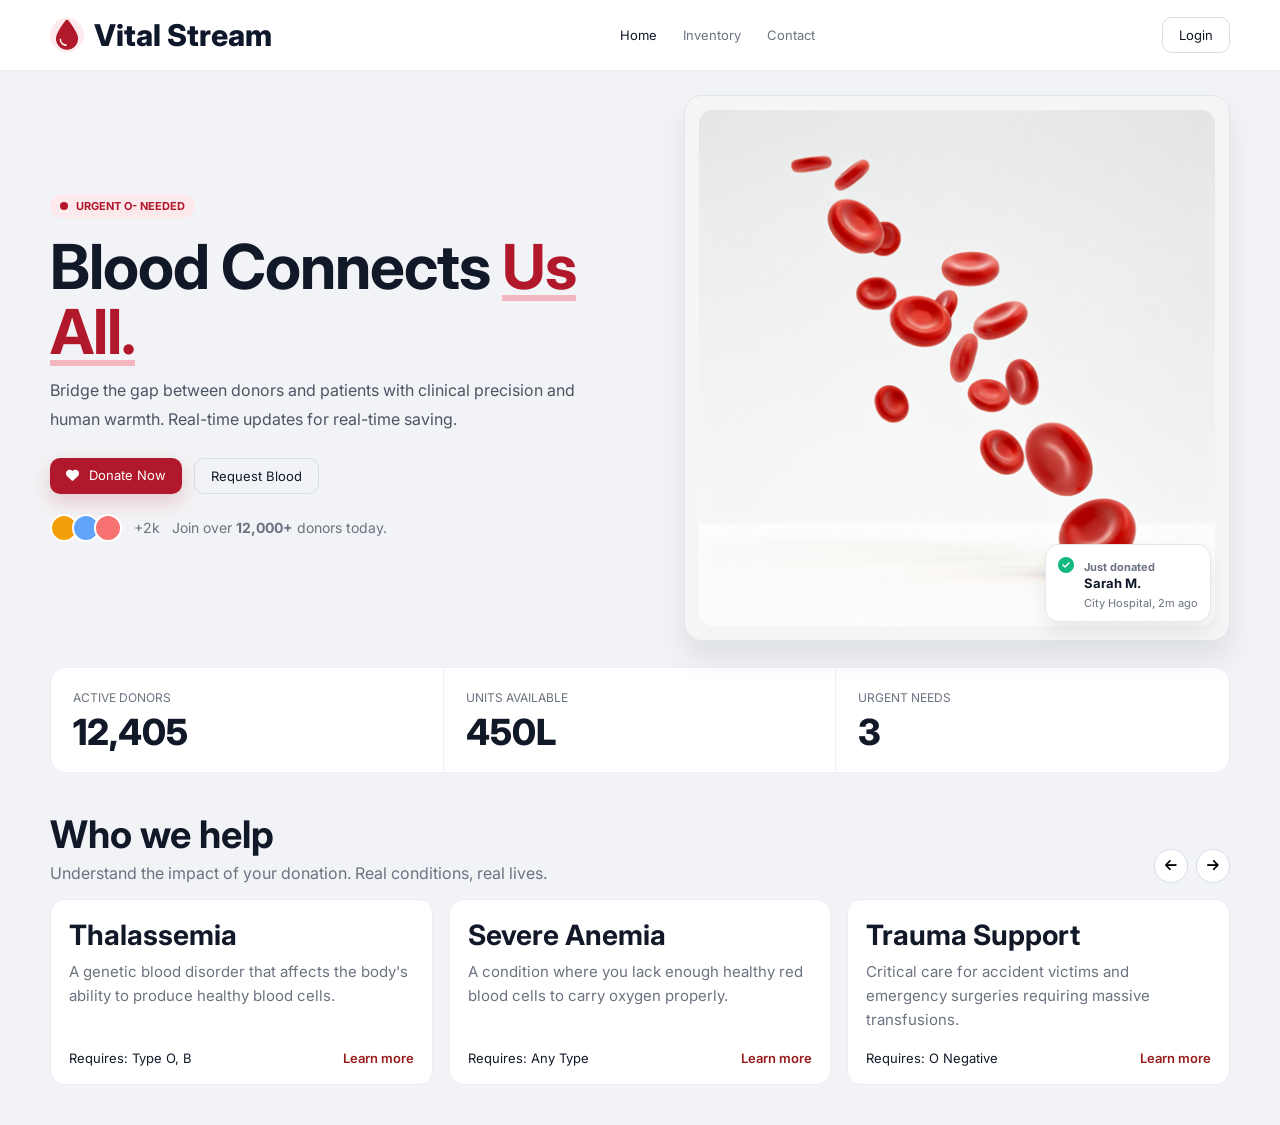
==== index.html @ 0736dcf9 "Initial commit: Vital Stream static site with Supabase integration Co-authored-by: Cursor <cursorage" ====
<!DOCTYPE html>
<html lang="en">
<head>
  <meta charset="UTF-8" />
  <meta name="viewport" content="width=device-width, initial-scale=1.0" />
  <title>Vital Stream - Home</title>
  <link rel="preconnect" href="https://fonts.googleapis.com" />
  <link rel="preconnect" href="https://fonts.gstatic.com" crossorigin />
  <link
    href="https://fonts.googleapis.com/css2?family=Inter:wght@400;500;600;700;800&display=swap"
    rel="stylesheet"
  />
  <link
    rel="stylesheet"
    href="https://cdnjs.cloudflare.com/ajax/libs/font-awesome/6.6.0/css/all.min.css"
  />
  <link rel="stylesheet" href="style.css" />
</head>
<body>
  <header class="navbar">
    <div class="container nav-wrap">
      <a class="logo" href="index.html">
        <span class="logo-icon"><i class="fa-solid fa-droplet"></i></span>
        Vital Stream
      </a>

      <nav class="nav-links">
        <a class="active" href="index.html">Home</a>
        <a href="Search/search/VS.html">Inventory</a>
        <a href="contact.html">Contact</a>
      </nav>

      <a class="btn btn-outline" href="login/login.html">Login</a>
    </div>
  </header>

  <main>
    <section class="hero container">
      <div class="hero-content">
        <p class="tag"><span></span>URGENT O- NEEDED</p>
        <h1>Blood Connects <span>Us All.</span></h1>
        <p class="hero-sub">
          Bridge the gap between donors and patients with clinical precision and
          human warmth. Real-time updates for real-time saving.
        </p>
        <div class="hero-actions">
          <a class="btn btn-primary" href="Donate/Donate/index.html"><i class="fa-solid fa-heart"></i> Donate Now</a>
          <a class="btn btn-light" href="Emergancy/emergancy.html">Request Blood</a>
        </div>
        <div class="join-row">
          <div class="avatars">
            <span></span><span></span><span></span>
          </div>
          <p>+2k &nbsp; Join over <strong>12,000+</strong> donors today.</p>
        </div>
      </div>
      <div class="hero-image-card">
        <div class="blood-visual">
          <img
            class="hero-photo"
            src="assets/hero-google-blood.png"
            alt="3D illustration of red blood cells flowing in a vessel"
            width="800"
            height="600"
            loading="lazy"
          />
        </div>
        <div class="mini-donation">
          <i class="fa-solid fa-circle-check"></i>
          <div>
            <strong>Just donated</strong>
            <p>Sarah M.</p>
            <small>City Hospital, 2m ago</small>
          </div>
        </div>
      </div>
    </section>

    <section class="stats container">
      <div class="stat">
        <span class="label">ACTIVE DONORS</span>
        <span class="num">12,405</span>
      </div>
      <div class="stat">
        <span class="label">UNITS AVAILABLE</span>
        <span class="num">450L</span>
      </div>
      <div class="stat">
        <span class="label">URGENT NEEDS</span>
        <span class="num">3</span>
      </div>
    </section>

    <section class="help container">
      <div class="help-head">
        <div>
          <h2>Who we help</h2>
          <p>Understand the impact of your donation. Real conditions, real lives.</p>
        </div>
        <div class="arrows">
          <button><i class="fa-solid fa-arrow-left"></i></button>
          <button><i class="fa-solid fa-arrow-right"></i></button>
        </div>
      </div>
      <div class="help-grid">
        <article class="help-card">
          <h4>Thalassemia</h4>
          <p>A genetic blood disorder that affects the body's ability to produce healthy blood cells.</p>
          <div class="bottom-row"><span>Requires: Type O, B</span><a href="Search/search/VS.html">Learn more</a></div>
        </article>
        <article class="help-card">
          <h4>Severe Anemia</h4>
          <p>A condition where you lack enough healthy red blood cells to carry oxygen properly.</p>
          <div class="bottom-row"><span>Requires: Any Type</span><a href="Search/search/VS.html">Learn more</a></div>
        </article>
        <article class="help-card">
          <h4>Trauma Support</h4>
          <p>Critical care for accident victims and emergency surgeries requiring massive transfusions.</p>
          <div class="bottom-row"><span>Requires: O Negative</span><a href="Search/search/VS.html">Learn more</a></div>
        </article>
      </div>
    </section>
  </main>
</body>
</html>
---- style.css ----
* {
  margin: 0;
  padding: 0;
  box-sizing: border-box;
}

body {
  font-family: "Inter", sans-serif;
  background: #f2f3f6;
  color: #111827;
}

.container {
  width: min(1180px, 94%);
  margin: 0 auto;
}

.navbar {
  background: #fff;
  border-bottom: 1px solid #e7eaf0;
}

.nav-wrap {
  min-height: 70px;
  display: flex;
  align-items: center;
  justify-content: space-between;
}

.logo {
  display: flex;
  align-items: center;
  gap: 10px;
  text-decoration: none;
  color: #0f172a;
  font-weight: 800;
  font-size: 30px;
}

.logo-icon {
  width: 34px;
  height: 34px;
  border-radius: 50%;
  background: #fceaec;
  display: inline-flex;
  align-items: center;
  justify-content: center;
  color: #b2182b;
}

.nav-links {
  display: flex;
  gap: 26px;
}

.nav-links a {
  text-decoration: none;
  color: #6b7280;
  font-size: 13px;
}

.nav-links a.active {
  color: #111827;
}

.btn {
  text-decoration: none;
  border-radius: 10px;
  padding: 9px 16px;
  font-size: 13px;
}

.btn-outline {
  border: 1px solid #d7dde7;
  color: #111827;
}

.hero {
  margin-top: 24px;
  display: grid;
  grid-template-columns: 1.1fr 1fr;
  gap: 34px;
  align-items: center;
}

.tag {
  display: inline-flex;
  align-items: center;
  gap: 8px;
  padding: 5px 10px;
  border-radius: 999px;
  background: #fce9ec;
  color: #b2182b;
  font-size: 11px;
  font-weight: 700;
  margin-bottom: 16px;
}

.tag span {
  width: 8px;
  height: 8px;
  border-radius: 50%;
  background: #b2182b;
}

h1 {
  font-size: clamp(42px, 5vw, 62px);
  line-height: 1.05;
  margin-bottom: 12px;
  letter-spacing: -1px;
}

h1 span {
  color: #b2182b;
  text-decoration: underline;
  text-decoration-color: #f5b7bf;
  text-decoration-thickness: 6px;
  text-underline-offset: 6px;
}

.hero-sub {
  color: #4b5563;
  line-height: 1.8;
  font-size: 16px;
  max-width: 90%;
}

.hero-actions {
  display: flex;
  gap: 12px;
  margin-top: 24px;
  flex-wrap: wrap;
}

.btn-primary {
  background: #b2182b;
  color: #fff;
  box-shadow: 0 8px 20px rgba(178, 24, 43, 0.2);
}

.btn-light {
  background: #f1f3f6;
  color: #111827;
  border: 1px solid #d8dce3;
}

.btn-primary i {
  margin-right: 6px;
}

.join-row {
  margin-top: 20px;
  display: flex;
  align-items: center;
  gap: 12px;
}

.avatars {
  display: flex;
}

.avatars span {
  width: 28px;
  height: 28px;
  border-radius: 50%;
  border: 2px solid #fff;
  margin-left: -6px;
}

.avatars span:nth-child(1) {
  background: #f59e0b;
  margin-left: 0;
}
.avatars span:nth-child(2) {
  background: #60a5fa;
}
.avatars span:nth-child(3) {
  background: #f87171;
}

.join-row p {
  color: #6b7280;
  font-size: 14px;
}

.hero-image-card {
  background: #f5f5f6;
  border: 1px solid #e2e5ea;
  border-radius: 18px;
  padding: 14px;
  position: relative;
  box-shadow: 0 18px 30px rgba(0, 0, 0, 0.08);
}

.blood-visual {
  border-radius: 14px;
  overflow: hidden;
  background: #1a0a0c;
}

.hero-photo {
  width: 100%;
  height: auto;
  display: block;
  vertical-align: middle;
}

.mini-donation {
  position: absolute;
  right: 18px;
  bottom: 18px;
  background: #fff;
  border: 1px solid #e5e7eb;
  border-radius: 14px;
  display: flex;
  gap: 10px;
  align-items: flex-start;
  padding: 10px 12px;
  box-shadow: 0 10px 20px rgba(0, 0, 0, 0.08);
}

.mini-donation i {
  color: #10b981;
  margin-top: 2px;
}

.mini-donation strong {
  font-size: 11px;
  color: #6b7280;
}

.mini-donation p {
  font-weight: 700;
  font-size: 13px;
}

.mini-donation small {
  color: #6b7280;
  font-size: 11px;
}

.stats {
  margin-top: 26px;
  display: grid;
  grid-template-columns: repeat(3, 1fr);
  background: #fff;
  border: 1px solid #eceff4;
  border-radius: 16px;
  overflow: hidden;
}

.stat {
  border-right: 1px solid #eceff4;
  padding: 18px 22px;
}

.stat:last-child {
  border-right: 0;
}

.label {
  color: #6b7280;
  font-size: 12px;
}

.num {
  display: block;
  font-size: 36px;
  font-weight: 800;
  margin-top: 4px;
}

.help {
  margin: 38px auto 40px;
}

.help-head {
  display: flex;
  align-items: flex-end;
  justify-content: space-between;
  margin-bottom: 16px;
}

.help-head h2 {
  font-size: 38px;
  margin-bottom: 6px;
}

.help-head p {
  color: #6b7280;
}

.arrows {
  display: flex;
  gap: 8px;
}

.arrows button {
  width: 34px;
  height: 34px;
  border-radius: 50%;
  border: 1px solid #d7dde7;
  background: #fff;
  cursor: pointer;
}

.help-grid {
  display: grid;
  grid-template-columns: repeat(3, 1fr);
  gap: 16px;
}

.help-card {
  background: #fff;
  border: 1px solid #ebedf2;
  border-radius: 14px;
  padding: 18px;
}

.help-card h4 {
  font-size: 28px;
  margin-bottom: 8px;
}

.help-card p {
  color: #6b7280;
  line-height: 1.6;
  font-size: 15px;
  min-height: 74px;
}

.bottom-row {
  margin-top: 16px;
  display: flex;
  justify-content: space-between;
  font-size: 13px;
  align-items: center;
}

.bottom-row a {
  color: #991b1b;
  text-decoration: none;
  font-weight: 600;
}

/* Contact / About page */
.contact-page {
  padding: 28px 0 48px;
}

.contact-layout {
  display: grid;
  grid-template-columns: 1fr 280px;
  gap: 28px;
  align-items: start;
}

.contact-main h1 {
  font-size: 34px;
  margin-bottom: 12px;
  letter-spacing: -0.5px;
}

.contact-main h2 {
  font-size: 22px;
  margin: 28px 0 8px;
}

.lead {
  color: #4b5563;
  line-height: 1.7;
  font-size: 16px;
}

.about-list {
  list-style: none;
  margin: 20px 0 0;
}

.about-list li {
  display: flex;
  align-items: flex-start;
  gap: 10px;
  margin-bottom: 10px;
  color: #374151;
  font-size: 15px;
}

.about-list i {
  color: #b2182b;
  margin-top: 3px;
}

.muted {
  color: #6b7280;
  font-size: 14px;
}

.muted.small {
  font-size: 13px;
  margin-bottom: 14px;
}

.contact-form {
  margin-top: 16px;
  display: grid;
  gap: 14px;
  max-width: 520px;
}

.contact-form label {
  display: grid;
  gap: 6px;
  font-size: 13px;
  font-weight: 600;
  color: #374151;
}

.contact-form input,
.contact-form textarea {
  font: inherit;
  padding: 10px 12px;
  border: 1px solid #d1d5db;
  border-radius: 10px;
}

.contact-submit {
  border: none;
  cursor: pointer;
  justify-self: start;
  margin-top: 4px;
}

.contact-status {
  margin-top: 12px;
  font-size: 14px;
  color: #6b7280;
  min-height: 20px;
}

.contact-sidebar {
  background: #fff;
  border: 1px solid #ebedf2;
  border-radius: 14px;
  padding: 20px;
  position: sticky;
  top: 86px;
}

.contact-sidebar h3 {
  font-size: 16px;
  margin-bottom: 4px;
}

.sidebar-links {
  list-style: none;
}

.sidebar-links li {
  margin-top: 12px;
}

.sidebar-links a {
  display: flex;
  align-items: center;
  gap: 10px;
  text-decoration: none;
  color: #374151;
  font-size: 14px;
  font-weight: 500;
}

.sidebar-links a:hover {
  color: #b2182b;
}

.sidebar-links i {
  color: #b2182b;
  width: 18px;
}

@media (max-width: 900px) {
  .contact-layout {
    grid-template-columns: 1fr;
  }

  .contact-sidebar {
    position: static;
  }

  .hero {
    grid-template-columns: 1fr;
  }

  .stats,
  .help-grid {
    grid-template-columns: 1fr;
  }

  .help-head {
    align-items: flex-start;
    flex-direction: column;
    gap: 12px;
  }

  .nav-links {
    display: none;
  }
}
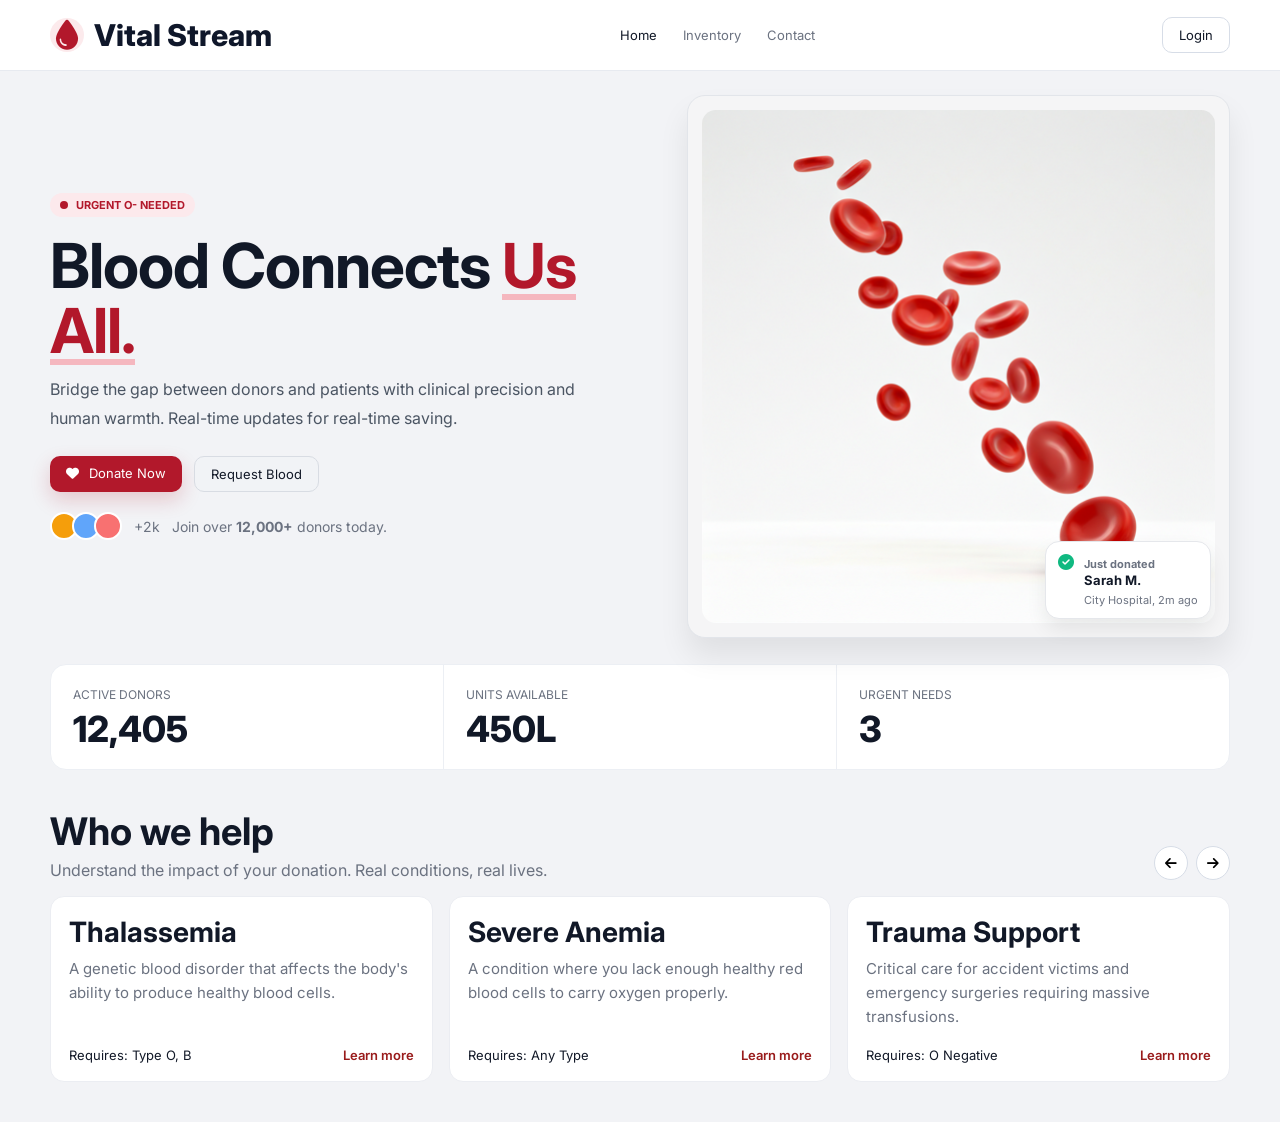
==== commit 6a22f546: "Simplify static demo: remove demo-store, flex layouts, const/let JS Co-authored-by: Cursor <cursorag" ====
--- a/index.html
+++ b/index.html
@@ -102,7 +102,7 @@
           <button><i class="fa-solid fa-arrow-right"></i></button>
         </div>
       </div>
-      <div class="help-grid">
+      <div class="help-cards">
         <article class="help-card">
           <h4>Thalassemia</h4>
           <p>A genetic blood disorder that affects the body's ability to produce healthy blood cells.</p>
--- a/style.css
+++ b/style.css
@@ -77,10 +77,15 @@
 
 .hero {
   margin-top: 24px;
-  display: grid;
-  grid-template-columns: 1.1fr 1fr;
+  display: flex;
+  flex-wrap: wrap;
   gap: 34px;
   align-items: center;
+}
+
+.hero-content {
+  flex: 1 1 420px;
+  min-width: 280px;
 }
 
 .tag {
@@ -184,6 +189,8 @@
 }
 
 .hero-image-card {
+  flex: 1 1 360px;
+  min-width: 280px;
   background: #f5f5f6;
   border: 1px solid #e2e5ea;
   border-radius: 18px;
@@ -241,8 +248,8 @@
 
 .stats {
   margin-top: 26px;
-  display: grid;
-  grid-template-columns: repeat(3, 1fr);
+  display: flex;
+  flex-wrap: nowrap;
   background: #fff;
   border: 1px solid #eceff4;
   border-radius: 16px;
@@ -250,6 +257,8 @@
 }
 
 .stat {
+  flex: 1 1 0;
+  min-width: 0;
   border-right: 1px solid #eceff4;
   padding: 18px 22px;
 }
@@ -304,13 +313,16 @@
   cursor: pointer;
 }
 
-.help-grid {
-  display: grid;
-  grid-template-columns: repeat(3, 1fr);
+.help-cards {
+  display: flex;
+  flex-wrap: wrap;
   gap: 16px;
 }
 
 .help-card {
+  flex: 1 1 280px;
+  min-width: 240px;
+  max-width: 100%;
   background: #fff;
   border: 1px solid #ebedf2;
   border-radius: 14px;
@@ -343,16 +355,20 @@
   font-weight: 600;
 }
 
-/* Contact / About page */
 .contact-page {
   padding: 28px 0 48px;
 }
 
 .contact-layout {
-  display: grid;
-  grid-template-columns: 1fr 280px;
+  display: flex;
+  flex-wrap: wrap;
   gap: 28px;
-  align-items: start;
+  align-items: flex-start;
+}
+
+.contact-main {
+  flex: 1 1 400px;
+  min-width: 0;
 }
 
 .contact-main h1 {
@@ -403,13 +419,15 @@
 
 .contact-form {
   margin-top: 16px;
-  display: grid;
+  display: flex;
+  flex-direction: column;
   gap: 14px;
   max-width: 520px;
 }
 
 .contact-form label {
-  display: grid;
+  display: flex;
+  flex-direction: column;
   gap: 6px;
   font-size: 13px;
   font-weight: 600;
@@ -427,7 +445,7 @@
 .contact-submit {
   border: none;
   cursor: pointer;
-  justify-self: start;
+  align-self: flex-start;
   margin-top: 4px;
 }
 
@@ -439,6 +457,8 @@
 }
 
 .contact-sidebar {
+  flex: 0 0 280px;
+  max-width: 100%;
   background: #fff;
   border: 1px solid #ebedf2;
   border-radius: 14px;
@@ -480,21 +500,36 @@
 }
 
 @media (max-width: 900px) {
-  .contact-layout {
-    grid-template-columns: 1fr;
+  .contact-main,
+  .contact-sidebar {
+    flex: 1 1 100%;
   }
 
   .contact-sidebar {
     position: static;
-  }
-
-  .hero {
-    grid-template-columns: 1fr;
-  }
-
-  .stats,
-  .help-grid {
-    grid-template-columns: 1fr;
+    flex-basis: auto;
+  }
+
+  .hero-content,
+  .hero-image-card {
+    flex: 1 1 100%;
+  }
+
+  .stats {
+    flex-direction: column;
+  }
+
+  .stat {
+    border-right: none;
+    border-bottom: 1px solid #eceff4;
+  }
+
+  .stat:last-child {
+    border-bottom: none;
+  }
+
+  .help-cards .help-card {
+    flex: 1 1 100%;
   }
 
   .help-head {
